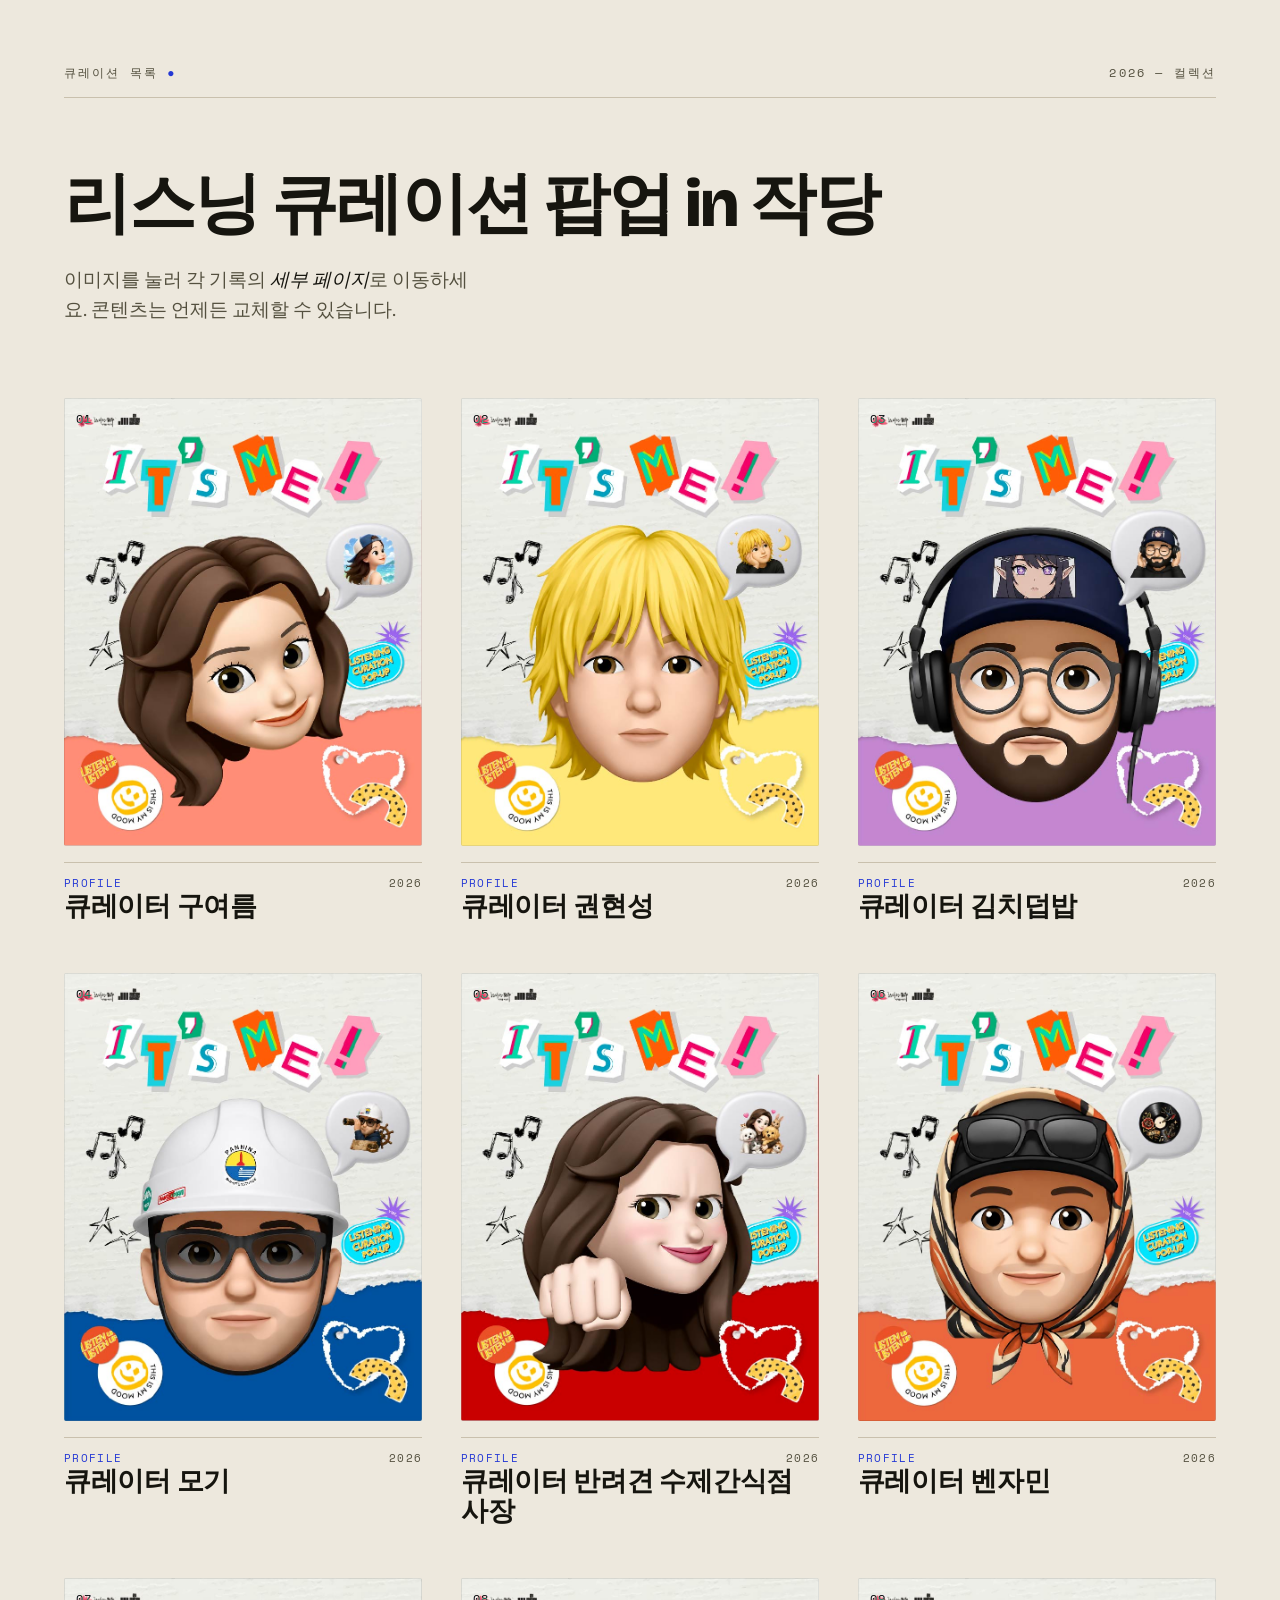
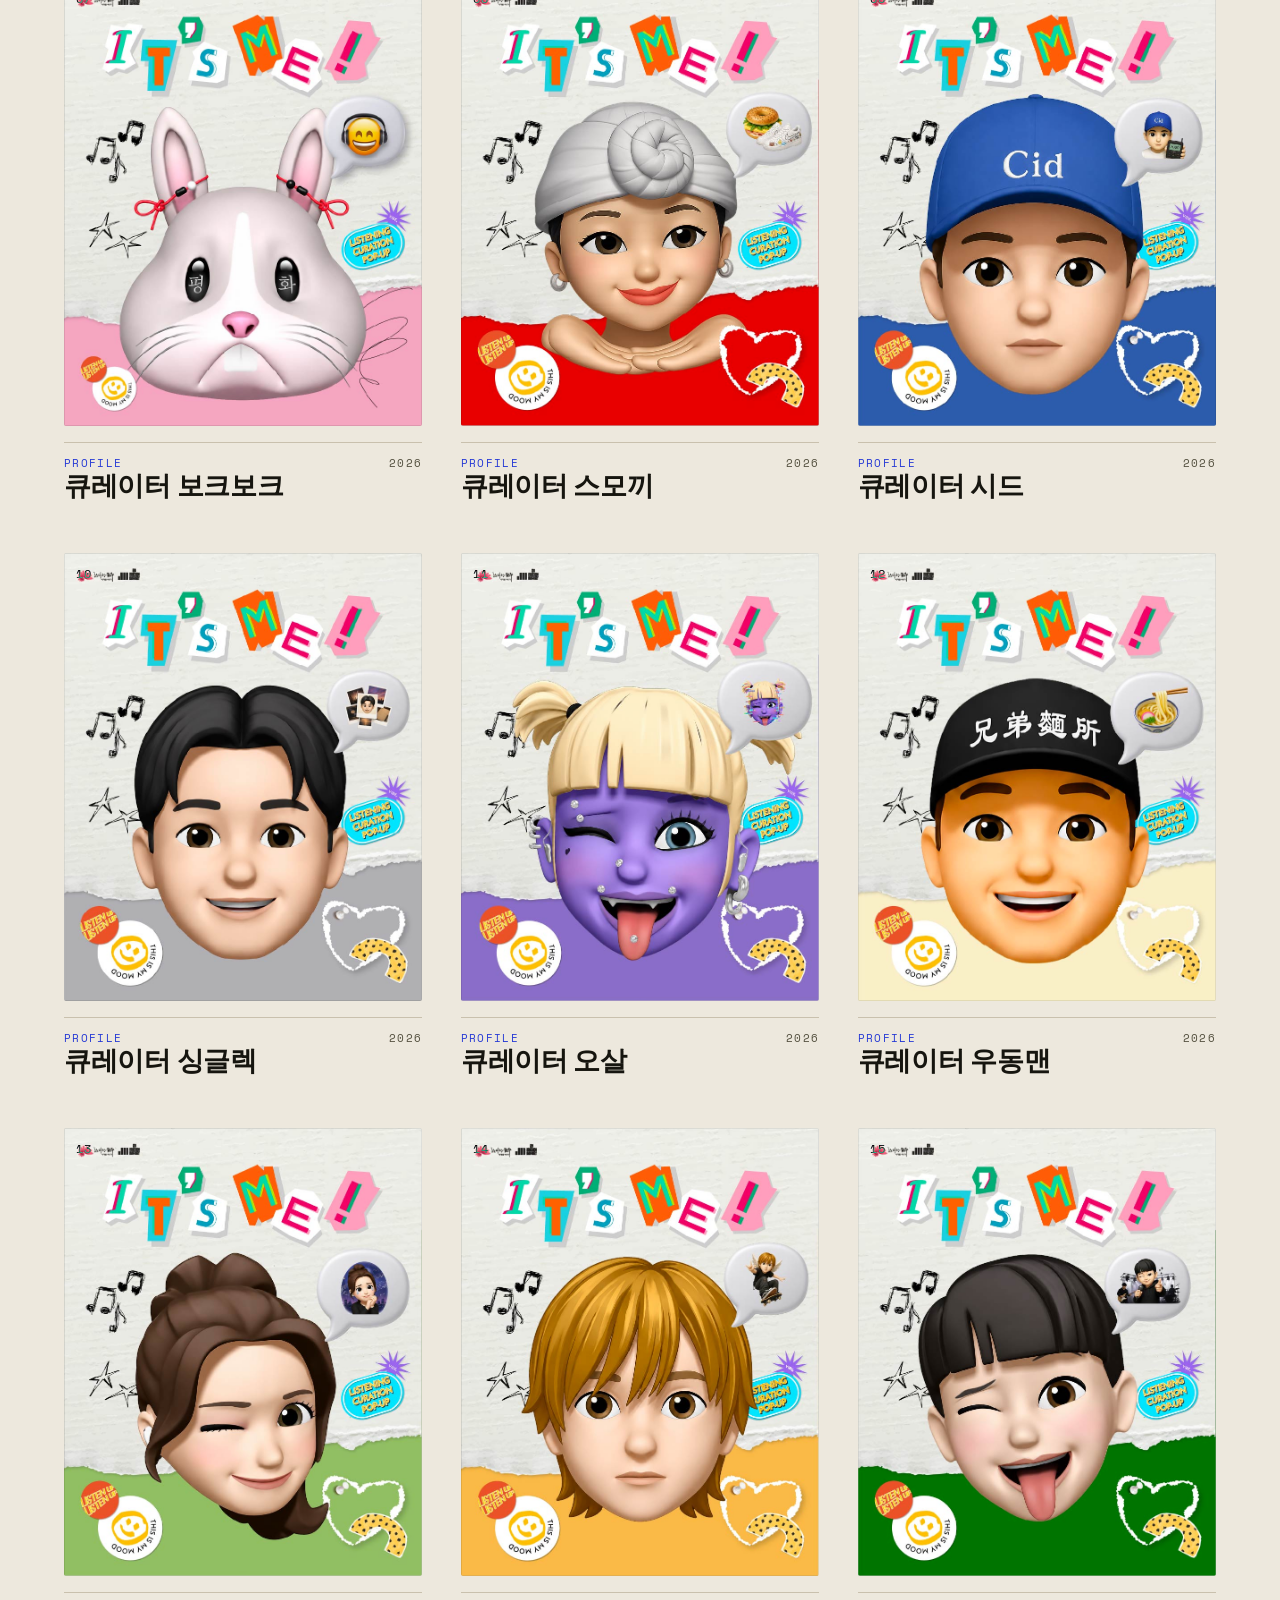
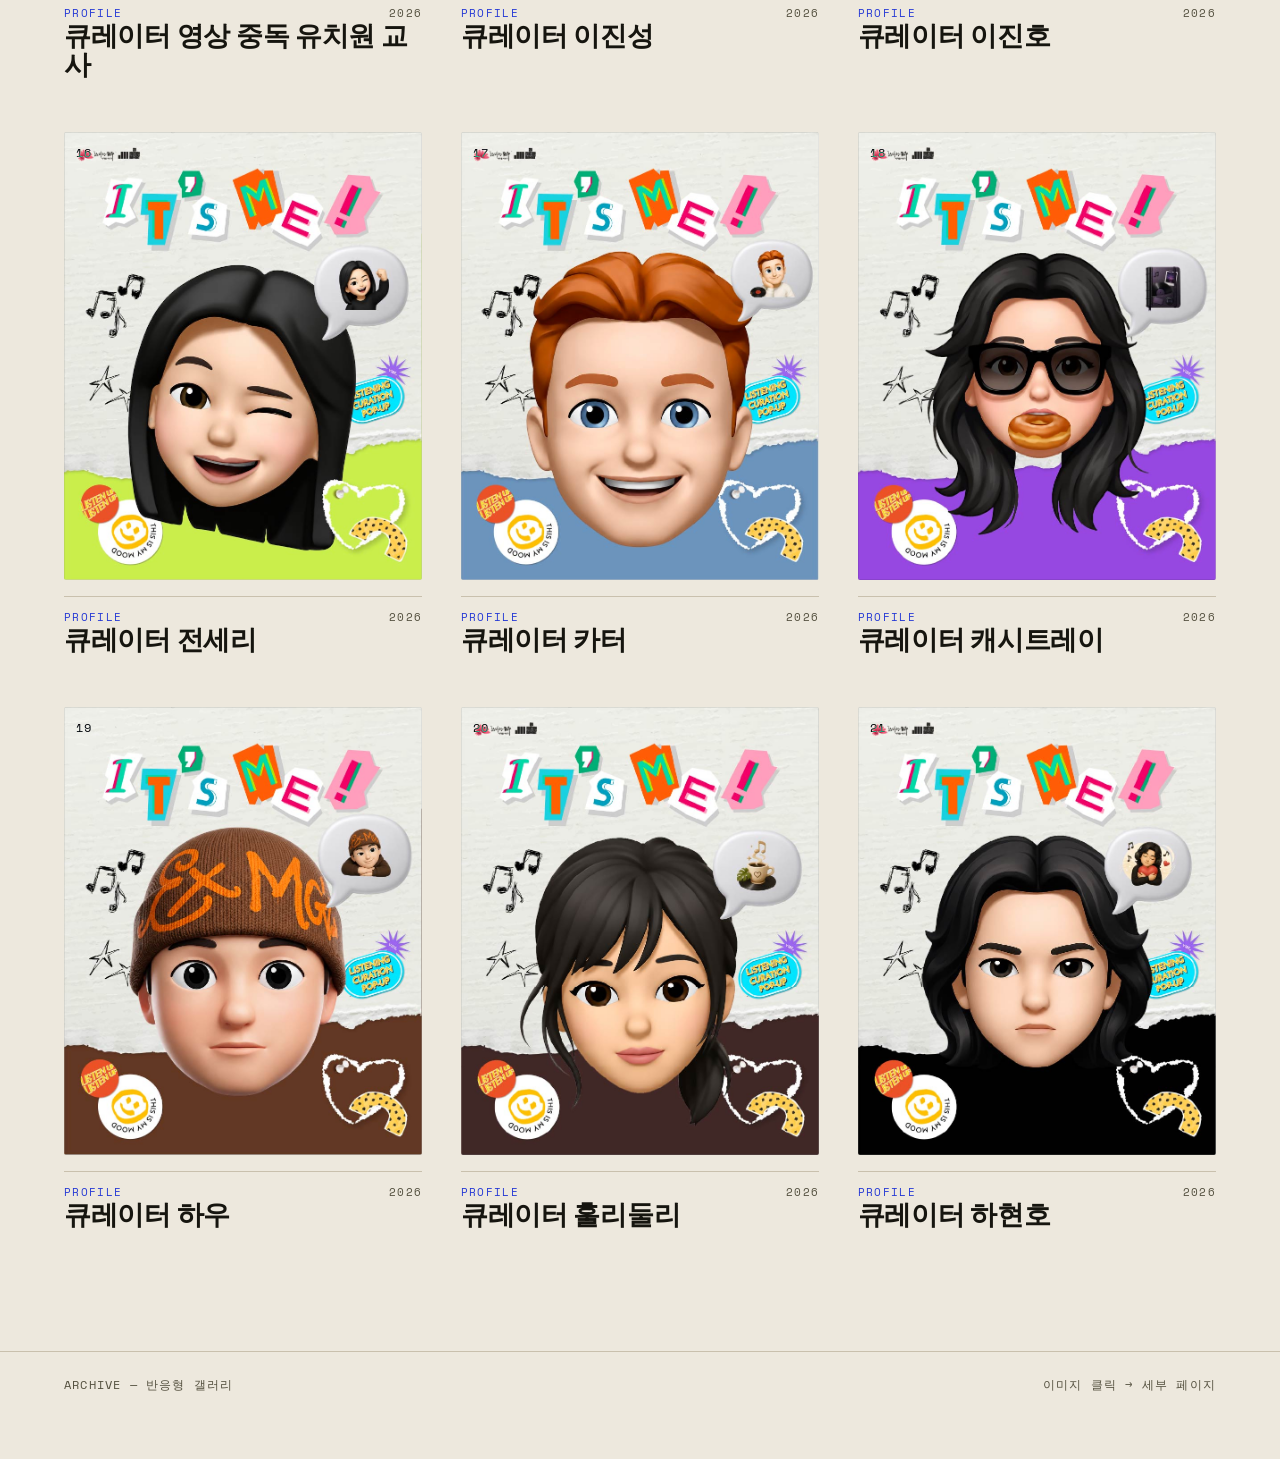
==== index.html @ b7cc9ac0 "add images" ====
<!DOCTYPE html>
<html lang="ko">
<head>
<meta charset="UTF-8" />
<meta name="viewport" content="width=device-width, initial-scale=1.0" />
<title>리스닝 큐레이션 팝업 in 작당</title>

<link rel="preconnect" href="https://fonts.googleapis.com">
<link rel="preconnect" href="https://fonts.gstatic.com" crossorigin>
<link href="https://fonts.googleapis.com/css2?family=Bricolage+Grotesque:opsz,wght@12..96,400;12..96,600;12..96,800&family=Newsreader:ital,opsz,wght@0,6..72,400;0,6..72,500;1,6..72,400&family=Space+Mono:wght@400;700&display=swap" rel="stylesheet">

<link rel="stylesheet" href="styles.css">
</head>
<body>

  <header class="masthead">
    <div class="eyebrow">
      <span>큐레이션 목록<span class="dot"> ●</span></span>
      <span>2026 — 컬렉션</span>
    </div>
    <div class="title-block">
      <h1 class="project-name">리스닝 큐레이션 팝업 in 작당</h1>
      <p class="lede">이미지를 눌러 각 기록의 <em>세부 페이지</em>로 이동하세요. 콘텐츠는 언제든 교체할 수 있습니다.</p>
    </div>
  </header>

  <main class="gallery" id="gallery" aria-label="콘텐츠 목록"></main>

  <footer class="colophon">
    <span>ARCHIVE — 반응형 갤러리</span>
    <span>이미지 클릭 → 세부 페이지</span>
  </footer>

<script src="data.js"></script>
<script>
  const gallery = document.getElementById('gallery');

  ITEMS.forEach((item, i) => {
    const card = document.createElement('a');
    card.className = 'card';
    card.href = `post.html?id=${i}`;
    card.setAttribute('aria-label', `${item.title} — 자세히 보기`);
    card.innerHTML = `
      <div class="cover">
        <div class="art" style="${coverStyle(item, 'thumb')}"></div>
        <span class="idx">${pad(i)}</span>
        <span class="view">자세히 보기</span>
      </div>
      <div>
        <div class="meta-row"><span class="tag">${item.tag}</span><span>${item.meta}</span></div>
        <h2><span class="h2-underline">${item.title}</span></h2>
      </div>`;
    gallery.appendChild(card);
  });
</script>
</body>
</html>
---- styles.css ----
:root{
    --paper:#EDE8DD;
    --paper-2:#E4DDCE;
    --ink:#16150F;
    --ink-soft:#54503F;
    --line:#C9C0AD;
    --cobalt:#2438D4;
    --cobalt-deep:#1A28A0;

    --display:"Bricolage Grotesque", sans-serif;
    --serif:"Newsreader", Georgia, serif;
    --mono:"Space Mono", monospace;

    --pad:clamp(20px, 5vw, 64px);
    --ease:cubic-bezier(.22,.61,.36,1);
  }

  *{box-sizing:border-box;}
  html{-webkit-text-size-adjust:100%;}
  body{
    margin:0;
    background:var(--paper);
    color:var(--ink);
    font-family:var(--serif);
    line-height:1.55;
    -webkit-font-smoothing:antialiased;
    overflow-x:hidden;
  }
  a{color:inherit;}
  img{display:block;max-width:100%;}
  ::selection{background:var(--cobalt);color:var(--paper);}

  /* ---------- Header ---------- */
  .masthead{
    padding:var(--pad) var(--pad) 0;
    max-width:1400px;
    margin:0 auto;
  }
  .eyebrow{
    font-family:var(--mono);
    font-size:12px;
    letter-spacing:.18em;
    text-transform:uppercase;
    color:var(--ink-soft);
    display:flex;
    justify-content:space-between;
    gap:16px;
    flex-wrap:wrap;
    border-bottom:1px solid var(--line);
    padding-bottom:14px;
  }
  .eyebrow .dot{color:var(--cobalt);}

  .title-block{
    padding:clamp(28px,7vw,72px) 0 clamp(24px,4vw,44px);
    display:grid;
    grid-template-columns:1fr;
    gap:clamp(16px,3vw,28px);
    align-items:end;
  }
  .project-name{
    font-family:var(--display);
    font-weight:800;
    font-size:clamp(20px,5.2vw,80px);
    line-height:1.05;
    letter-spacing:-.03em;
    margin:0;
    white-space:nowrap;
  }
  .project-name .accent{
    color:var(--cobalt);
    font-style:normal;
  }
  .lede{
    font-size:clamp(16px,2vw,19px);
    max-width:42ch;
    color:var(--ink-soft);
    margin:0;
  }
  .lede em{color:var(--ink);font-style:italic;}

  /* ---------- Gallery ---------- */
  .gallery{
    max-width:1400px;
    margin:0 auto;
    padding:clamp(10px,3vw,28px) var(--pad) clamp(60px,10vw,120px);
    display:grid;
    gap:clamp(28px,4vw,52px) clamp(20px,3vw,40px);
    grid-template-columns:1fr;
  }
  @media(min-width:600px){ .gallery{grid-template-columns:repeat(2,1fr);} }
  @media(min-width:1000px){ .gallery{grid-template-columns:repeat(3,1fr);} }

  .card{
    appearance:none;
    border:none;
    background:none;
    padding:0;
    margin:0;
    text-align:left;
    cursor:pointer;
    font-family:inherit;
    color:inherit;
    display:flex;
    flex-direction:column;
    gap:16px;
  }
  .card .cover{
    position:relative;
    aspect-ratio:4/5;
    overflow:hidden;
    border-radius:2px;
    background:var(--paper-2);
    isolation:isolate;
  }
  .card .cover .art{
    position:absolute;
    inset:0;
    width:100%;
    height:100%;
    object-fit:cover;
    transition:transform .7s var(--ease), filter .5s var(--ease);
    filter:saturate(1.02);
  }
  .card .cover::after{
    content:"";
    position:absolute;
    inset:0;
    box-shadow:inset 0 0 0 1px rgba(22,21,15,.10);
    z-index:2;
    pointer-events:none;
  }
  .card .idx{
    position:absolute;
    z-index:3;
    top:12px;
    left:12px;
    font-family:var(--mono);
    font-size:12px;
    letter-spacing:.1em;
    color:var(--paper);
    mix-blend-mode:difference;
  }
  .card .view{
    position:absolute;
    z-index:3;
    bottom:12px;
    right:12px;
    font-family:var(--mono);
    font-size:11px;
    letter-spacing:.14em;
    text-transform:uppercase;
    color:var(--paper);
    background:var(--cobalt);
    padding:7px 11px;
    border-radius:100px;
    opacity:0;
    transform:translateY(6px);
    transition:opacity .35s var(--ease), transform .35s var(--ease);
  }
  .card .meta-row{
    display:flex;
    justify-content:space-between;
    align-items:baseline;
    gap:12px;
    font-family:var(--mono);
    font-size:11px;
    letter-spacing:.12em;
    text-transform:uppercase;
    color:var(--ink-soft);
    border-top:1px solid var(--line);
    padding-top:12px;
  }
  .card .tag{color:var(--cobalt);}
  .card h2{
    font-family:var(--display);
    font-weight:600;
    font-size:clamp(21px,2.4vw,27px);
    line-height:1.1;
    letter-spacing:-.01em;
    margin:0;
    max-width:22ch;
  }
  .card .h2-underline{
    display:inline;
    background-image:linear-gradient(var(--cobalt),var(--cobalt));
    background-size:0% 2px;
    background-position:0 100%;
    background-repeat:no-repeat;
    transition:background-size .4s var(--ease);
    padding-bottom:2px;
  }

  @media(hover:hover){
    .card:hover .cover .art{transform:scale(1.05);}
    .card:hover .view{opacity:1;transform:translateY(0);}
    .card:hover .h2-underline{background-size:100% 2px;}
  }
  .card:focus-visible{outline:none;}
  .card:focus-visible .cover{box-shadow:0 0 0 3px var(--paper),0 0 0 6px var(--cobalt);}

  /* ---------- Detail overlay ---------- */
  .detail{
    position:fixed;
    inset:0;
    z-index:100;
    background:var(--paper);
    transform:translateY(100%);
    transition:transform .55s var(--ease);
    overflow-y:auto;
    overscroll-behavior:contain;
    visibility:hidden;
  }
  .detail.open{transform:translateY(0);visibility:visible;}

  .detail-bar{
    position:sticky;
    top:0;
    z-index:5;
    background:color-mix(in srgb, var(--paper) 82%, transparent);
    backdrop-filter:blur(8px);
    display:flex;
    justify-content:space-between;
    align-items:center;
    gap:16px;
    padding:16px var(--pad);
    border-bottom:1px solid var(--line);
    font-family:var(--mono);
    font-size:12px;
    letter-spacing:.14em;
    text-transform:uppercase;
  }
  .detail-bar .crumb .dot{color:var(--cobalt);}
  .detail-nav{display:flex;gap:8px;}
  .btn{
    appearance:none;
    font-family:var(--mono);
    font-size:12px;
    letter-spacing:.12em;
    text-transform:uppercase;
    border:1px solid var(--ink);
    background:none;
    color:var(--ink);
    padding:9px 15px;
    border-radius:100px;
    cursor:pointer;
    transition:background .25s var(--ease),color .25s var(--ease),opacity .2s;
  }
  .btn:hover{background:var(--ink);color:var(--paper);}
  .btn.primary{border-color:var(--cobalt);background:var(--cobalt);color:var(--paper);}
  .btn.primary:hover{background:var(--cobalt-deep);border-color:var(--cobalt-deep);}
  .btn:disabled{opacity:.3;cursor:default;}
  .btn:disabled:hover{background:none;color:var(--ink);}
  .btn:focus-visible{outline:2px solid var(--cobalt);outline-offset:2px;}

  .detail-inner{
    max-width:1100px;
    margin:0 auto;
    padding:clamp(28px,5vw,72px) var(--pad) clamp(80px,12vw,140px);
  }
  .detail-hero{
    aspect-ratio:16/9;
    overflow:hidden;
    border-radius:2px;
    box-shadow:inset 0 0 0 1px rgba(22,21,15,.10);
    margin-bottom:clamp(28px,4vw,48px);
  }
  .detail-hero .art{width:100%;height:100%;object-fit:cover;}
  .detail-index{
    font-family:var(--mono);
    font-size:13px;
    letter-spacing:.16em;
    text-transform:uppercase;
    color:var(--ink-soft);
    display:flex;
    gap:18px;
    flex-wrap:wrap;
    margin-bottom:18px;
  }
  .detail-index .tag{color:var(--cobalt);}
  .detail h1{
    font-family:var(--display);
    font-weight:800;
    font-size:clamp(34px,6vw,68px);
    line-height:.98;
    letter-spacing:-.025em;
    margin:0 0 clamp(28px,4vw,44px);
    max-width:18ch;
  }
  .detail-body{
    max-width:64ch;
    font-size:clamp(17px,1.6vw,20px);
    line-height:1.7;
  }
  .detail-body p{margin:0 0 1.35em;}
  .detail-body p:first-of-type::first-letter{
    font-family:var(--display);
    font-weight:800;
    font-size:3.4em;
    line-height:.8;
    float:left;
    padding:6px 12px 0 0;
    color:var(--cobalt);
  }
  .detail-foot{
    margin-top:clamp(40px,6vw,72px);
    padding-top:22px;
    border-top:1px solid var(--line);
    display:flex;
    justify-content:space-between;
    gap:16px;
    flex-wrap:wrap;
  }

  /* footer */
  .colophon{
    max-width:1400px;
    margin:0 auto;
    padding:0 var(--pad) clamp(40px,6vw,64px);
    border-top:1px solid var(--line);
    padding-top:24px;
    font-family:var(--mono);
    font-size:12px;
    letter-spacing:.1em;
    text-transform:uppercase;
    color:var(--ink-soft);
    display:flex;
    justify-content:space-between;
    gap:16px;
    flex-wrap:wrap;
  }

  body.locked{overflow:hidden;}

  @media (prefers-reduced-motion:reduce){
    *{transition:none !important;}
    .detail{transition:none !important;}
  }

  /* ================= 링크형 구조 추가 스타일 ================= */

  /* 카드가 <a> 링크로 바뀜 */
  .card{ text-decoration:none; }

  /* 버튼이 <a> 링크로도 쓰임 */
  .btn{ display:inline-block; text-decoration:none; }
  .btn.is-disabled{ opacity:.3; pointer-events:none; }

  /* 상단 바의 목록 링크 */
  .detail-bar .crumb{ text-decoration:none; color:var(--ink); }
  .detail-bar .crumb:hover{ color:var(--cobalt); }

  /* ---------- 세부 페이지(post.html) ---------- */
  .post{
    max-width:900px;
    margin:0 auto;
    padding:clamp(24px,4vw,56px) var(--pad) clamp(80px,12vw,140px);
  }
  .post h1{
    font-family:var(--display);
    font-weight:800;
    font-size:clamp(30px,5vw,58px);
    line-height:1;
    letter-spacing:-.025em;
    margin:0 0 clamp(24px,4vw,40px);
    max-width:20ch;
  }
  .post-media{ margin:0 0 clamp(28px,4vw,44px); }

  /* 세로로 긴 이미지를 잘리지 않고 통째로 표시 */
  .post-media .full-img{
    width:100%;
    height:auto;
    display:block;
    border-radius:2px;
    box-shadow:inset 0 0 0 1px rgba(22,21,15,.10);
  }
  /* 이미지가 없을 때의 색상 커버 */
  .post-media.gradient{
    aspect-ratio:16/9;
    border-radius:2px;
    box-shadow:inset 0 0 0 1px rgba(22,21,15,.10);
  }

  .post-body{
    max-width:64ch;
    font-size:clamp(17px,1.6vw,20px);
    line-height:1.7;
  }
  .post-body p{ margin:0 0 1.35em; }
  .post-body:empty{ display:none; }

  .post-foot{
    margin-top:clamp(40px,6vw,72px);
    padding-top:22px;
    border-top:1px solid var(--line);
    display:flex;
    justify-content:space-between;
    gap:16px;
    flex-wrap:wrap;
  }
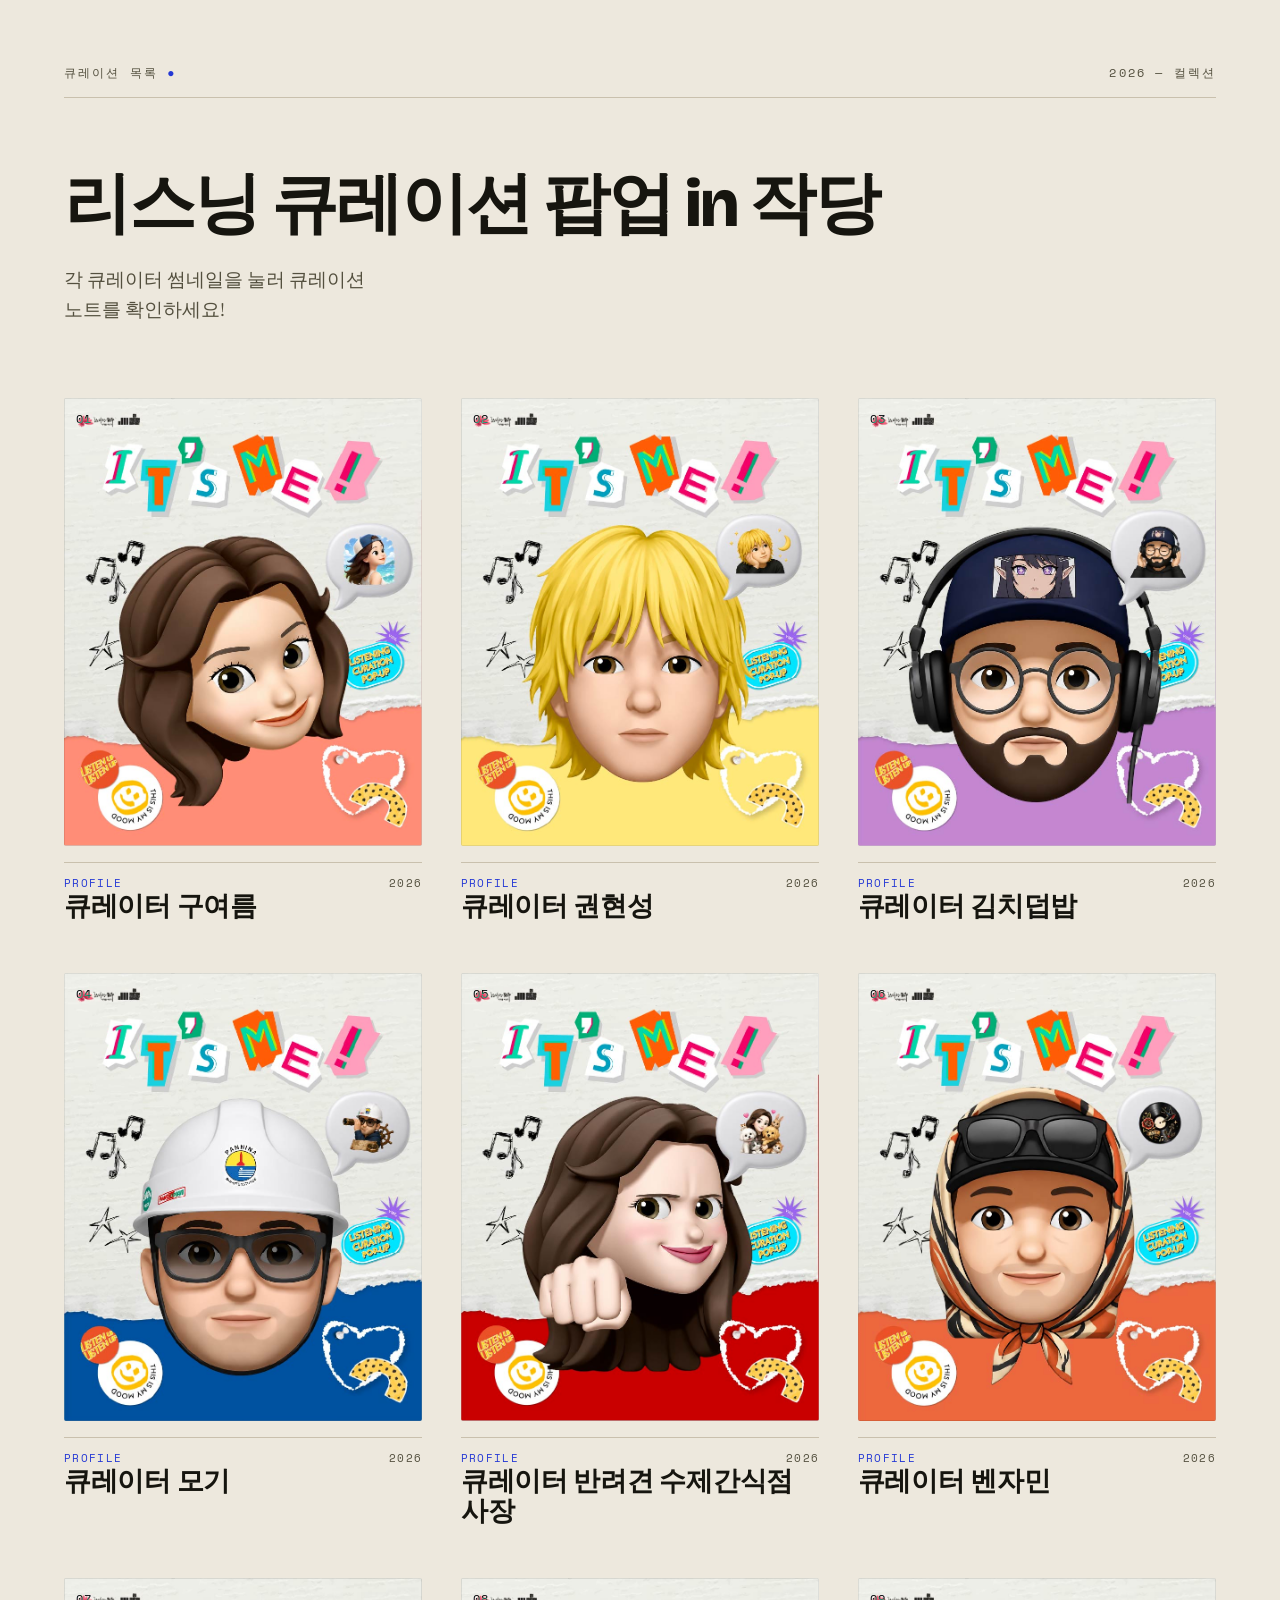
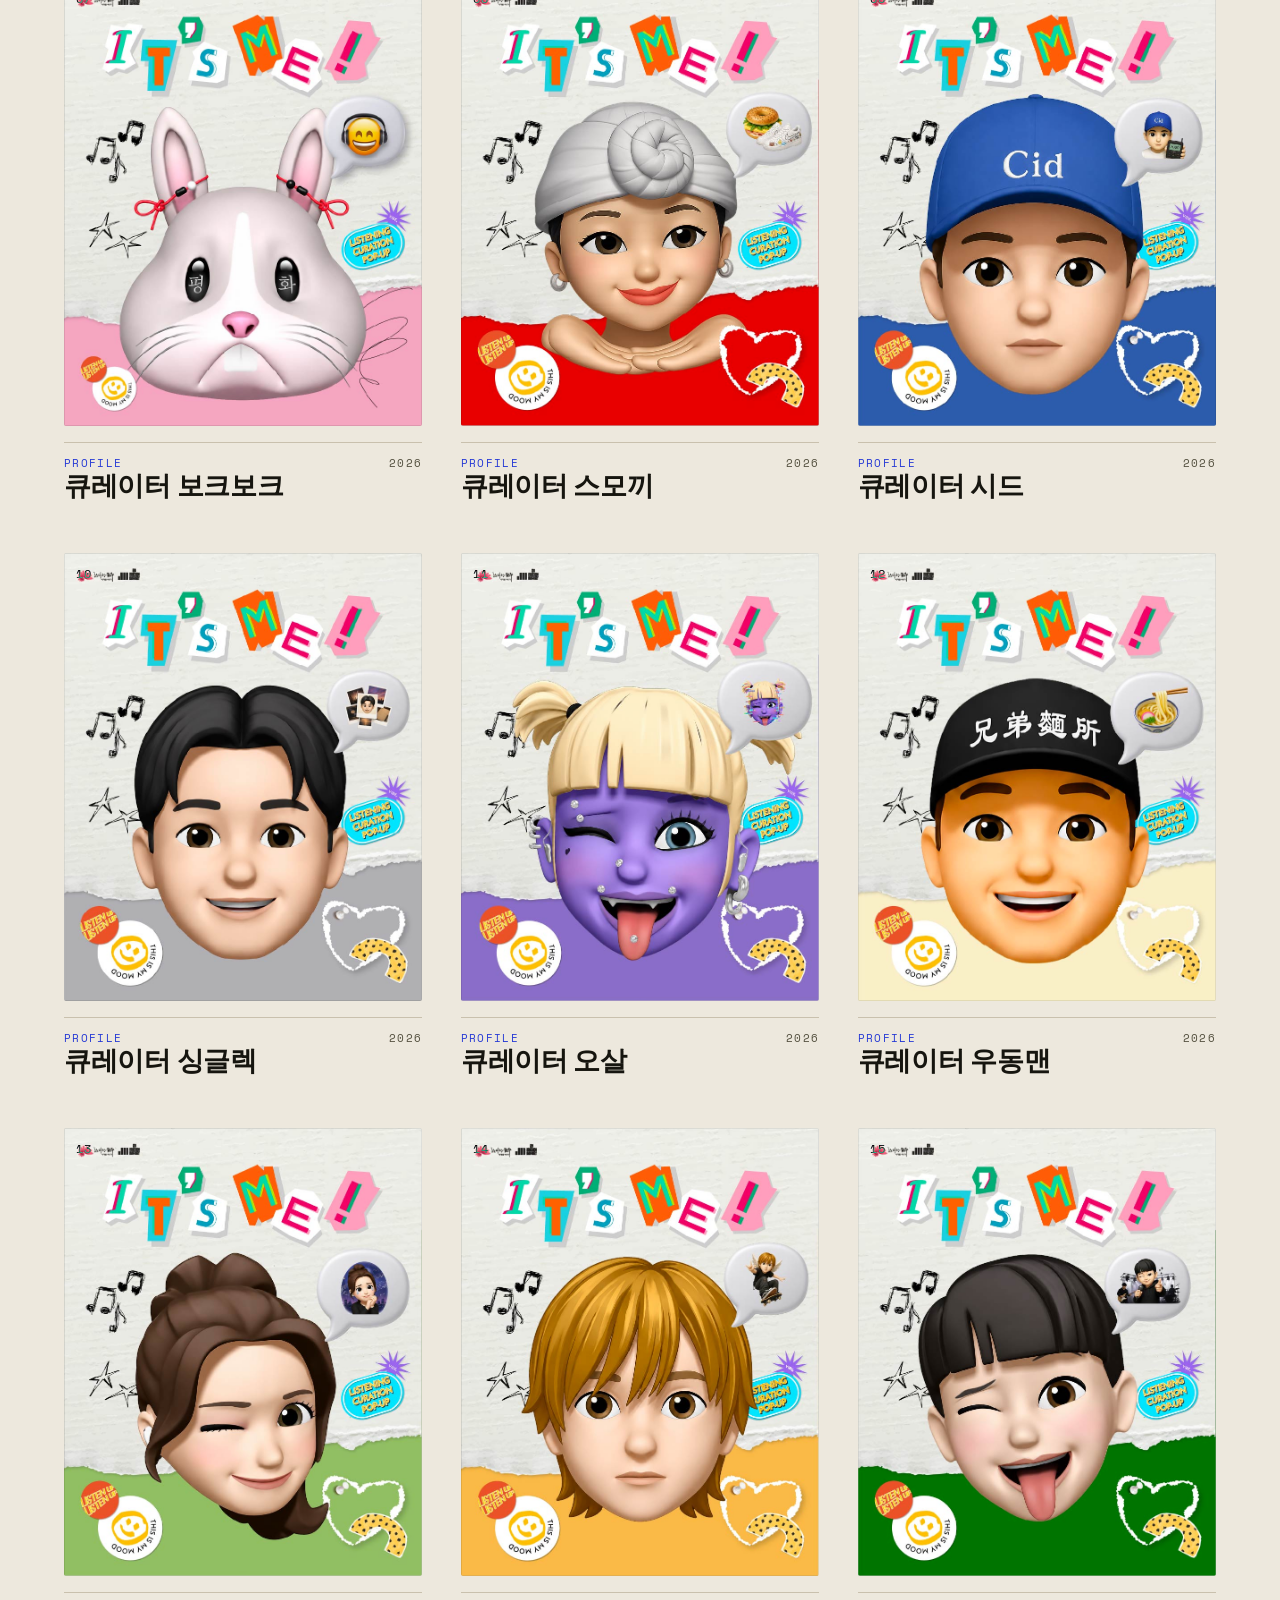
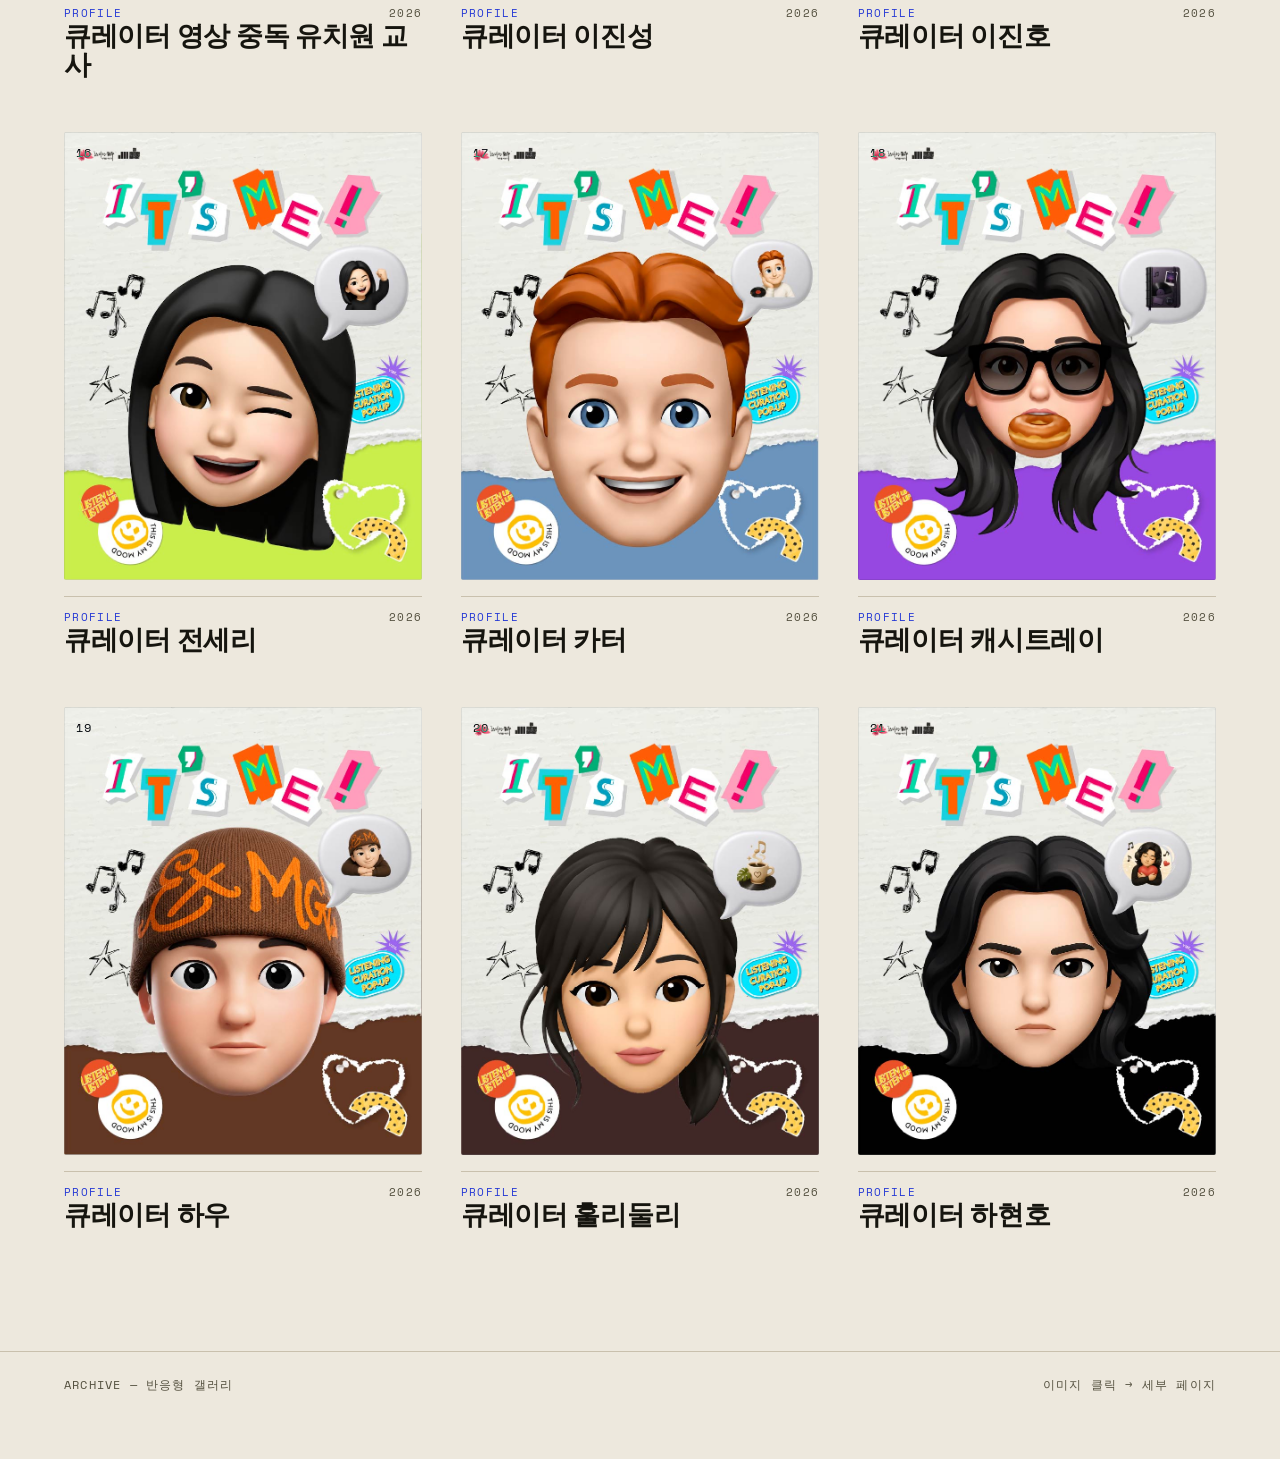
==== commit 98d11bab: "Update index.html" ====
--- a/index.html
+++ b/index.html
@@ -20,7 +20,10 @@
     </div>
     <div class="title-block">
       <h1 class="project-name">리스닝 큐레이션 팝업 in 작당</h1>
-      <p class="lede">이미지를 눌러 각 기록의 <em>세부 페이지</em>로 이동하세요. 콘텐츠는 언제든 교체할 수 있습니다.</p>
+      <p class="lede">
+        각 큐레이터 썸네일을 눌러 큐레이션<br>
+        노트를 확인하세요!
+      </p>
     </div>
   </header>
 
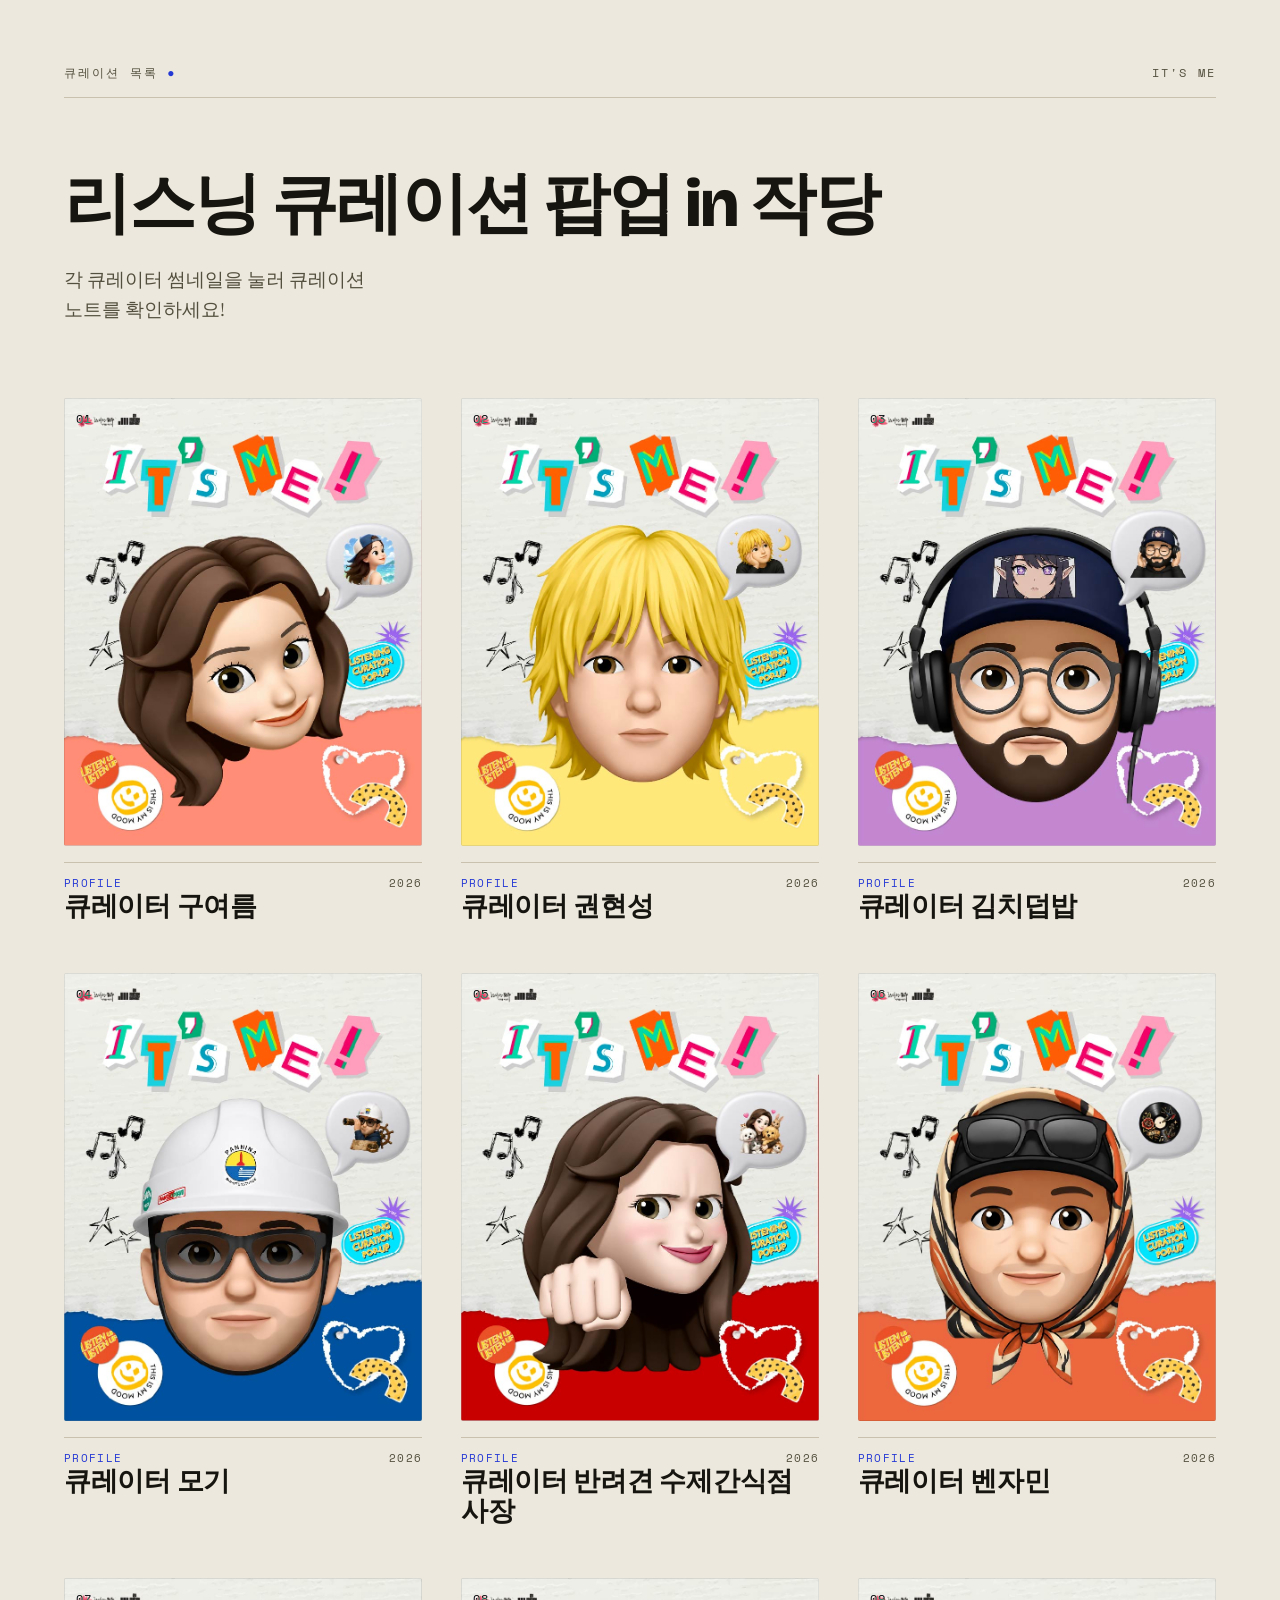
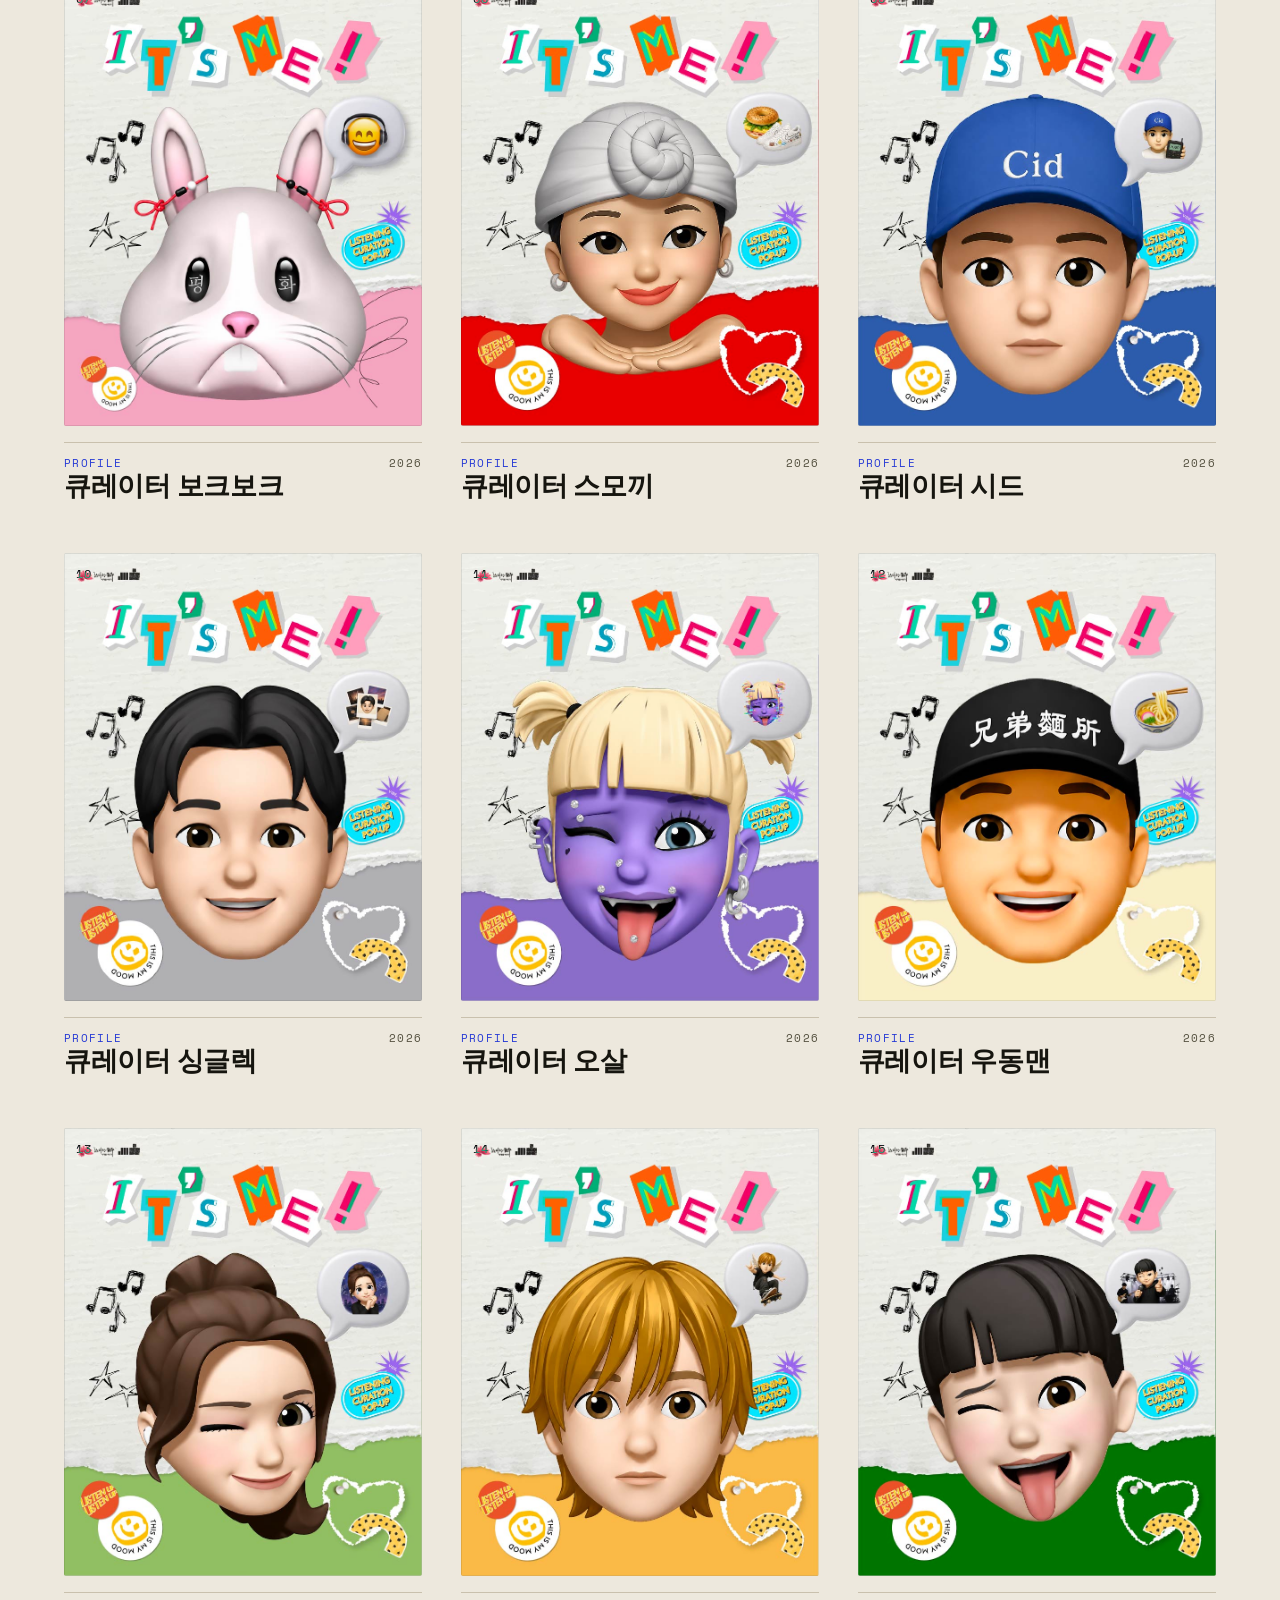
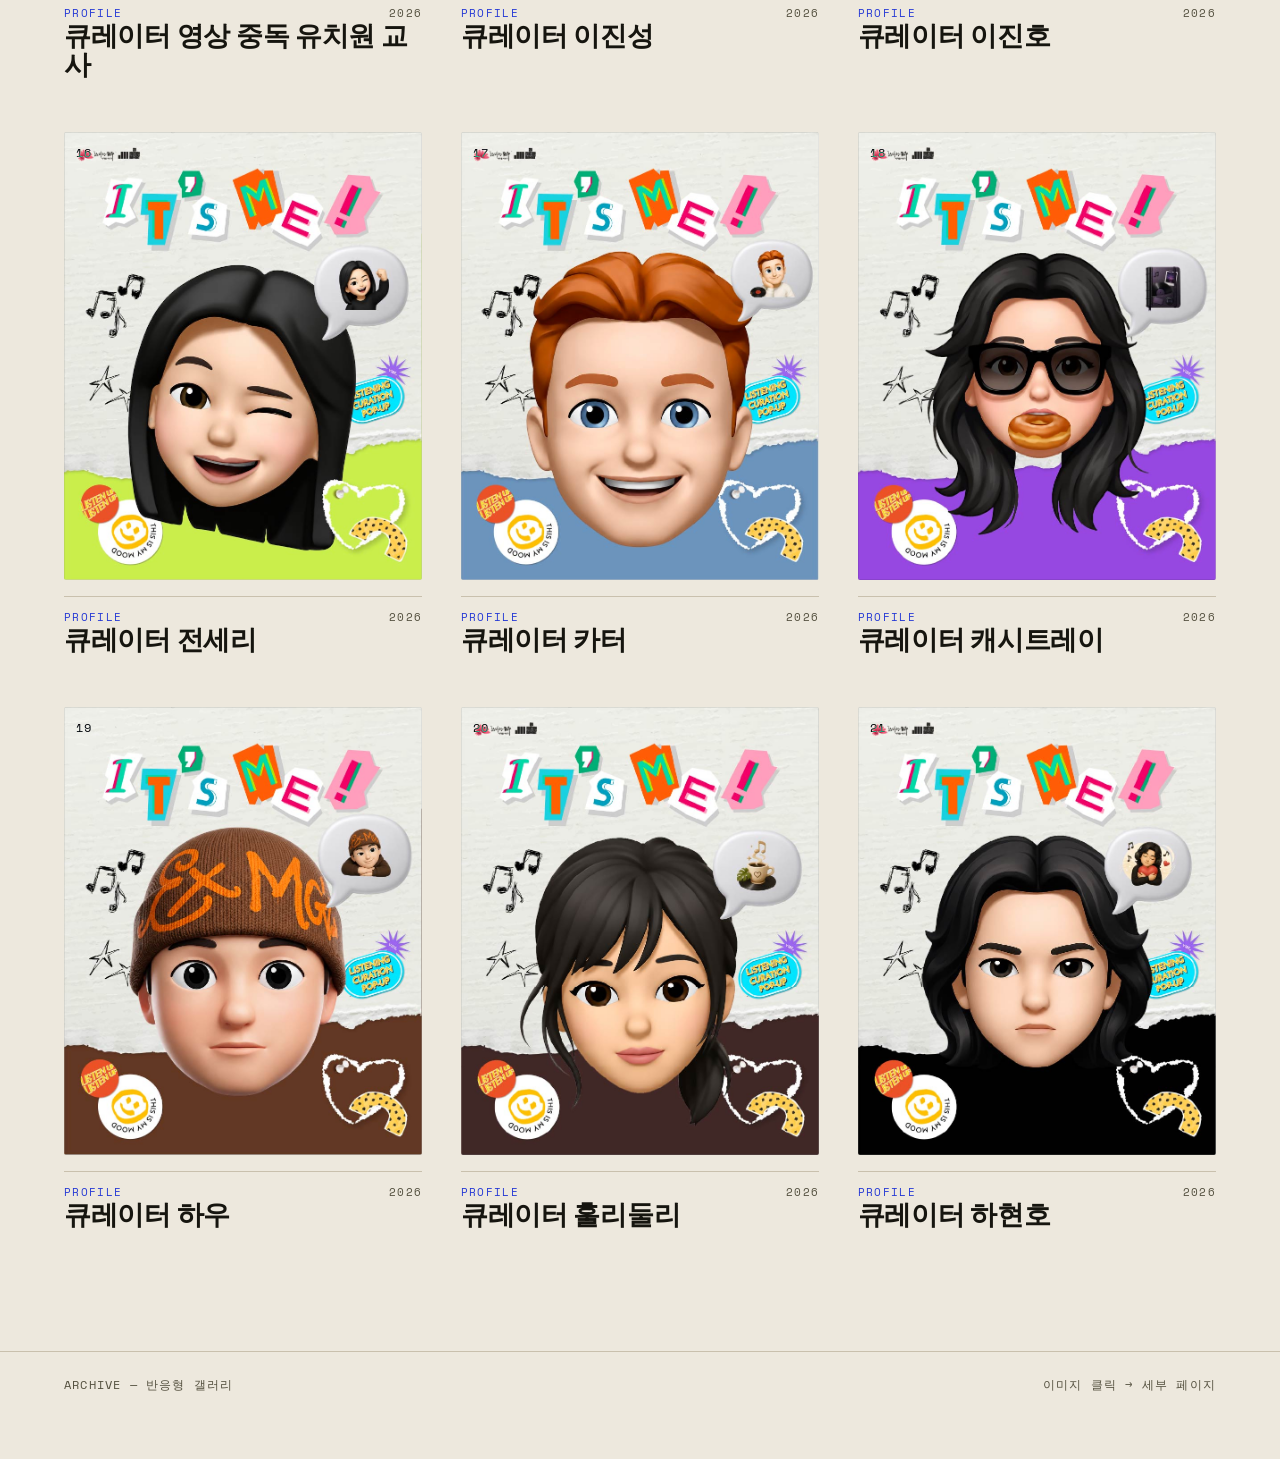
==== commit 35b6e511: "Update index.html" ====
--- a/index.html
+++ b/index.html
@@ -16,7 +16,7 @@
   <header class="masthead">
     <div class="eyebrow">
       <span>큐레이션 목록<span class="dot"> ●</span></span>
-      <span>2026 — 컬렉션</span>
+      <span>It's Me</span>
     </div>
     <div class="title-block">
       <h1 class="project-name">리스닝 큐레이션 팝업 in 작당</h1>
